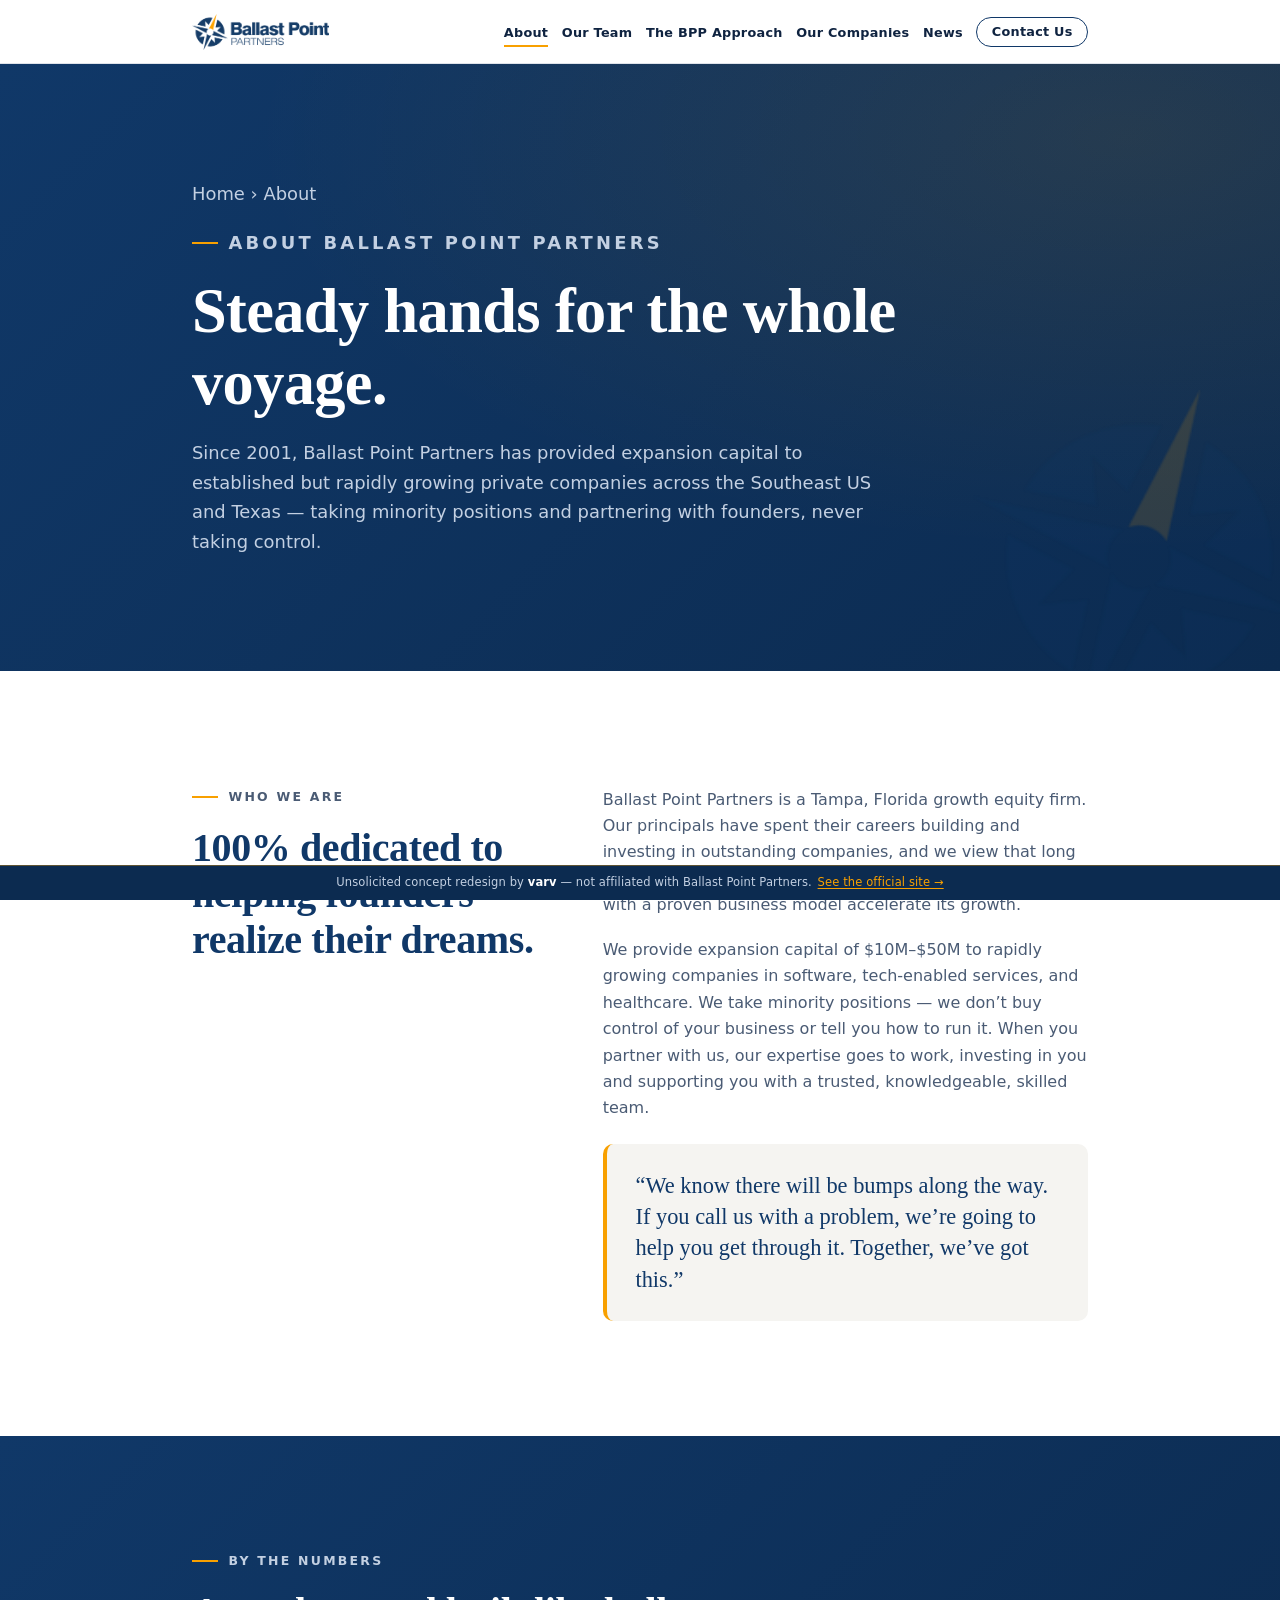
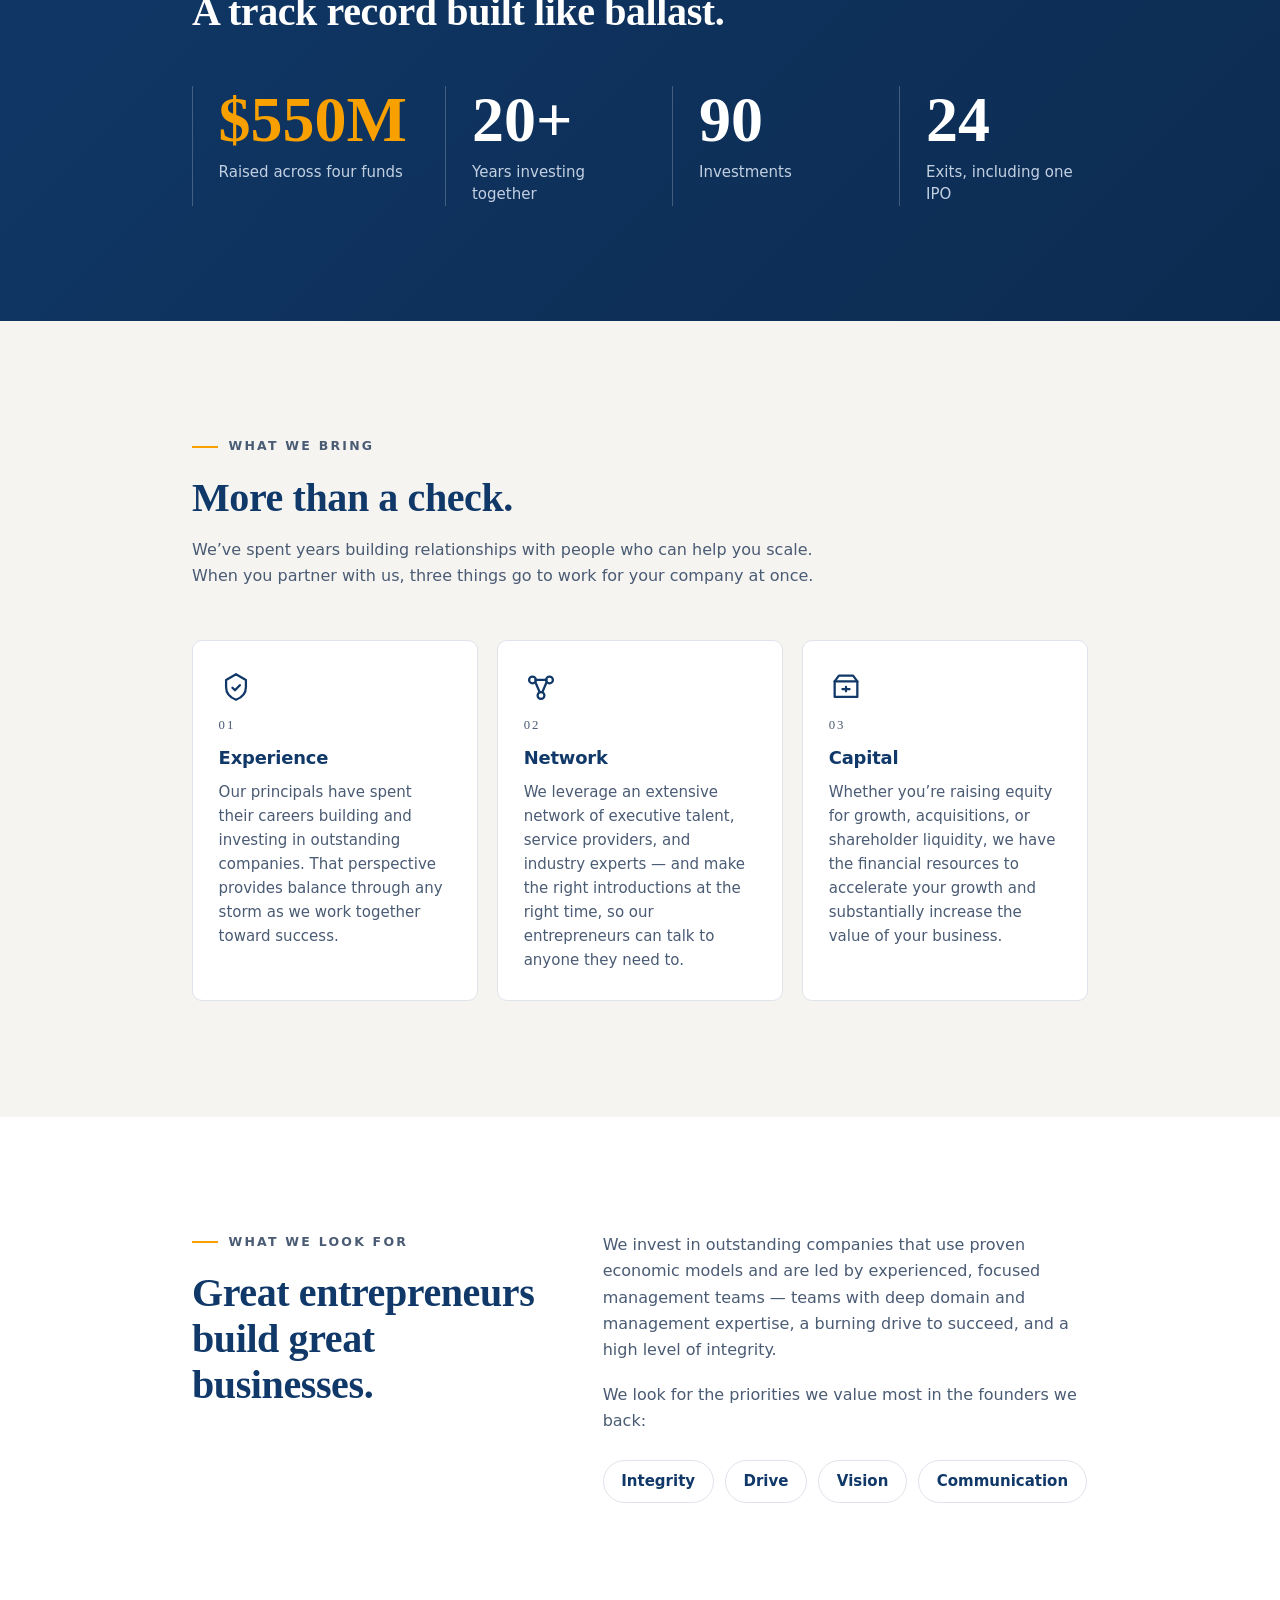
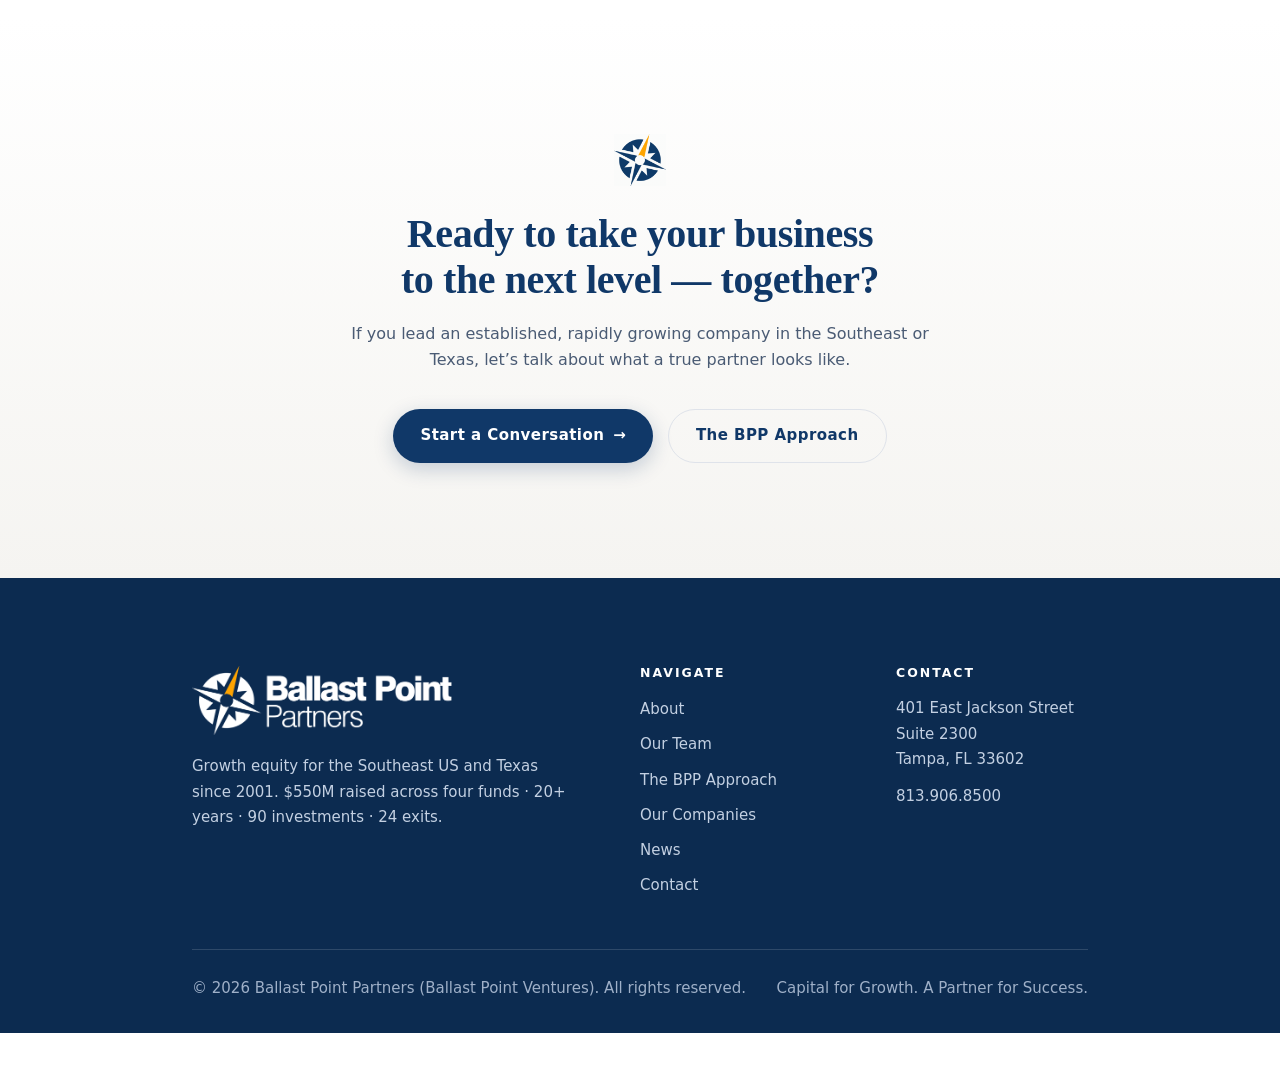
==== about.html @ 9847757d "Ballast Point Partners — full site go-live (home + 6 siblings) CP2-approved home preserved; About, O" ====
<!DOCTYPE html>
<html lang="en">
<head>
<meta charset="UTF-8">
<meta name="viewport" content="width=device-width, initial-scale=1.0">
<meta name="robots" content="noindex,nofollow,noarchive">
<title>About — Ballast Point Partners | Growth equity in Tampa since 2001</title>
<meta name="description" content="About Ballast Point Partners: a Tampa, Florida growth equity firm founded in 2001. We provide $10M–$50M of expansion capital to rapidly growing software, tech-enabled services, and healthcare companies across the Southeast US and Texas — as minority partners, not controlling owners.">
<meta property="og:type" content="website">
<meta property="og:site_name" content="Ballast Point Partners">
<meta property="og:title" content="About — Ballast Point Partners">
<meta property="og:description" content="Growth equity in Tampa since 2001. Experience, network, and capital — for founders, as partners.">
<meta property="og:url" content="https://ballastpointpartners.com/about/">
<meta property="og:image" content="assets/brand/bpp-logo-2026.png">
<meta name="twitter:card" content="summary_large_image">
<link rel="icon" type="image/png" href="assets/brand/bpp-mark.png">
<link rel="stylesheet" href="assets/css/site.css">
<script>
(function(){var s=/[?&]static=1(?:&|$)/.test(location.search),r=false;try{r=matchMedia('(prefers-reduced-motion: reduce)').matches;}catch(e){}document.documentElement.classList.add(s||r?'static':'anim');})();
</script>
<style>
.about-lead{display:grid;grid-template-columns:5fr 7fr;gap:clamp(2.5rem,5vw,5rem);align-items:start}
@media (max-width:960px){.about-lead{grid-template-columns:1fr}}
.storm{border-left:4px solid var(--gold);background:var(--paper-warm);border-radius:var(--radius);padding:1.6rem 1.8rem;margin-top:1.4rem}
.storm p{font-family:var(--serif);font-size:clamp(1.15rem,1.8vw,1.4rem);line-height:1.4;color:var(--navy);margin:0;max-width:46ch}
.stat-band{display:grid;grid-template-columns:repeat(4,1fr);gap:clamp(1.4rem,3vw,2.5rem)}
.stat-band .s{border-left:1px solid rgba(255,255,255,.22);padding-left:clamp(1rem,2vw,1.6rem)}
.stat-band .s .num{font-family:var(--serif);font-size:var(--stat);font-weight:600;line-height:1.05;color:#fff;display:block;font-variant-numeric:tabular-nums}
.stat-band .s.gold .num{color:var(--gold)}
.stat-band .s .lbl{display:block;margin-top:.55rem;font-size:var(--small);color:var(--muted-on-navy);line-height:1.45}
@media (max-width:900px){.stat-band{grid-template-columns:repeat(2,1fr);row-gap:2rem}}
@media (max-width:420px){.stat-band .s .num{font-size:2.1rem}}
.values{display:flex;flex-wrap:wrap;gap:.7rem;margin-top:1.6rem}
.values span{border:1px solid var(--hairline);background:#fff;border-radius:999px;padding:.5rem 1.1rem;font-size:var(--small);font-weight:600;color:var(--navy)}
</style>
</head>
<body>
<a class="skip-link" href="#main">Skip to content</a>

<header class="site-header">
  <div class="nav-wrap">
    <a class="brand" href="index.html" aria-label="Ballast Point Partners home">
      <img src="assets/brand/bpp-logo-2026.png" alt="Ballast Point Partners — mariner's compass logo" width="2560" height="674">
    </a>
    <input type="checkbox" id="nav-t" class="nav-toggle-box" aria-hidden="true">
    <label for="nav-t" class="nav-toggle" aria-label="Toggle navigation menu"><span></span><span></span><span></span></label>
    <nav aria-label="Primary">
      <ul class="nav-links">
        <li><a class="active" href="about.html">About</a></li>
        <li><a href="team.html">Our Team</a></li>
        <li><a href="approach.html">The BPP Approach</a></li>
        <li><a href="companies.html">Our Companies</a></li>
        <li><a href="news.html">News</a></li>
        <li><a class="nav-cta" href="contact.html">Contact Us</a></li>
      </ul>
    </nav>
  </div>
</header>

<main id="main">

<section class="page-hero" aria-labelledby="ph">
  <img class="compass-corner" src="assets/brand/bpp-mark.png" alt="" aria-hidden="true">
  <div class="ph-inner">
    <p class="crumb"><a href="index.html">Home</a> &rsaquo; About</p>
    <p class="eyebrow">About Ballast Point Partners</p>
    <h1 id="ph">Steady hands for the whole voyage.</h1>
    <p>Since 2001, Ballast Point Partners has provided expansion capital to established but rapidly growing private companies across the Southeast US and Texas — taking minority positions and partnering with founders, never taking control.</p>
  </div>
</section>

<section aria-labelledby="story-h">
  <div class="about-lead">
    <div class="reveal">
      <p class="eyebrow">Who We Are</p>
      <h2 id="story-h" style="margin-bottom:1.2rem">100% dedicated to helping founders realize their dreams.</h2>
    </div>
    <div class="prose reveal reveal-d1">
      <p>Ballast Point Partners is a Tampa, Florida growth equity firm. Our principals have spent their careers building and investing in outstanding companies, and we view that long industry experience as the means for helping a company with a proven business model accelerate its growth.</p>
      <p>We provide expansion capital of $10M&ndash;$50M to rapidly growing companies in software, tech-enabled services, and healthcare. We take minority positions &mdash; we don&rsquo;t buy control of your business or tell you how to run it. When you partner with us, our expertise goes to work, investing in you and supporting you with a trusted, knowledgeable, skilled team.</p>
      <div class="storm">
        <p>&ldquo;We know there will be bumps along the way. If you call us with a problem, we&rsquo;re going to help you get through it. Together, we&rsquo;ve got this.&rdquo;</p>
      </div>
    </div>
  </div>
</section>

<!-- PROOF -->
<section class="on-navy" aria-labelledby="proof-h" style="background:linear-gradient(135deg,var(--navy) 0%,var(--navy-deep) 100%)">
  <div class="section-head reveal" style="max-width:none">
    <p class="eyebrow">By the numbers</p>
    <h2 id="proof-h">A track record built like ballast.</h2>
  </div>
  <div class="stat-band">
    <div class="s gold reveal"><span class="num"><span class="count" data-count="550" data-prefix="$" data-suffix="M">$550M</span></span><span class="lbl">Raised across four funds</span></div>
    <div class="s reveal reveal-d1"><span class="num"><span class="count" data-count="20" data-suffix="+">20+</span></span><span class="lbl">Years investing together</span></div>
    <div class="s reveal reveal-d2"><span class="num"><span class="count" data-count="90">90</span></span><span class="lbl">Investments</span></div>
    <div class="s reveal reveal-d3"><span class="num"><span class="count" data-count="24">24</span></span><span class="lbl">Exits, including one IPO</span></div>
  </div>
</section>

<!-- WHAT WE BRING -->
<section class="alt" aria-labelledby="bring-h">
  <div class="section-head reveal">
    <p class="eyebrow">What We Bring</p>
    <h2 id="bring-h">More than a check.</h2>
    <p class="lede">We&rsquo;ve spent years building relationships with people who can help you scale. When you partner with us, three things go to work for your company at once.</p>
  </div>
  <div class="val-grid">
    <article class="val reveal">
      <svg viewBox="0 0 24 24" stroke-width="1.6" stroke-linecap="round" stroke-linejoin="round"><path d="M12 3l7 4v5c0 4.5-3 7.5-7 9-4-1.5-7-4.5-7-9V7l7-4z"/><path d="M9.5 12.5l1.8 1.8 3.4-3.6"/></svg>
      <span class="v-num">01</span>
      <h3>Experience</h3>
      <p>Our principals have spent their careers building and investing in outstanding companies. That perspective provides balance through any storm as we work together toward success.</p>
    </article>
    <article class="val reveal reveal-d1">
      <svg viewBox="0 0 24 24" stroke-width="1.6" stroke-linecap="round" stroke-linejoin="round"><circle cx="6" cy="7" r="2.4"/><circle cx="18" cy="7" r="2.4"/><circle cx="12" cy="18" r="2.4"/><path d="M8 8.5l3 7M16 8.5l-3 7M8 7h8"/></svg>
      <span class="v-num">02</span>
      <h3>Network</h3>
      <p>We leverage an extensive network of executive talent, service providers, and industry experts &mdash; and make the right introductions at the right time, so our entrepreneurs can talk to anyone they need to.</p>
    </article>
    <article class="val reveal reveal-d2">
      <svg viewBox="0 0 24 24" stroke-width="1.6" stroke-linecap="round" stroke-linejoin="round"><path d="M4 8h16v11H4z"/><path d="M4 8l3-4h10l3 4M12 12v3M9.5 13.5h5"/></svg>
      <span class="v-num">03</span>
      <h3>Capital</h3>
      <p>Whether you&rsquo;re raising equity for growth, acquisitions, or shareholder liquidity, we have the financial resources to accelerate your growth and substantially increase the value of your business.</p>
    </article>
  </div>
</section>

<!-- WHAT WE LOOK FOR -->
<section aria-labelledby="look-h">
  <div class="about-lead">
    <div class="reveal">
      <p class="eyebrow">What We Look For</p>
      <h2 id="look-h" style="margin-bottom:1rem">Great entrepreneurs build great businesses.</h2>
    </div>
    <div class="prose reveal reveal-d1">
      <p>We invest in outstanding companies that use proven economic models and are led by experienced, focused management teams &mdash; teams with deep domain and management expertise, a burning drive to succeed, and a high level of integrity.</p>
      <p>We look for the priorities we value most in the founders we back:</p>
      <div class="values">
        <span>Integrity</span><span>Drive</span><span>Vision</span><span>Communication</span>
      </div>
    </div>
  </div>
</section>

<!-- CTA -->
<section class="cta" aria-labelledby="cta-h">
  <img class="mark" src="assets/brand/bpp-mark.png" alt="" aria-hidden="true" width="192" height="192">
  <div class="reveal">
    <h2 id="cta-h">Ready to take your business to the next level &mdash; together?</h2>
    <p class="lede">If you lead an established, rapidly growing company in the Southeast or Texas, let&rsquo;s talk about what a true partner looks like.</p>
    <div class="cta-row">
      <a class="btn btn-primary" href="contact.html">Start a Conversation <span class="arr" aria-hidden="true">&rarr;</span></a>
      <a class="btn btn-ghost" href="approach.html">The BPP Approach</a>
    </div>
  </div>
</section>

</main>

<footer class="site-footer">
  <div class="footer-grid">
    <div>
      <img class="f-logo" src="assets/brand/bpp-white.png" alt="Ballast Point Partners" width="1200" height="319">
      <p>Growth equity for the Southeast US and Texas since 2001. $550M raised across four funds &middot; 20+ years &middot; 90 investments &middot; 24 exits.</p>
    </div>
    <div>
      <h3>Navigate</h3>
      <ul>
        <li><a href="about.html">About</a></li>
        <li><a href="team.html">Our Team</a></li>
        <li><a href="approach.html">The BPP Approach</a></li>
        <li><a href="companies.html">Our Companies</a></li>
        <li><a href="news.html">News</a></li>
        <li><a href="contact.html">Contact</a></li>
      </ul>
    </div>
    <div>
      <h3>Contact</h3>
      <address>
        <p>401 East Jackson Street<br>Suite 2300<br>Tampa, FL 33602</p>
        <p style="margin-top:.7rem"><a href="tel:+18139068500">813.906.8500</a></p>
      </address>
    </div>
  </div>
  <div class="footer-bottom">
    <p>&copy; 2026 Ballast Point Partners (Ballast Point Ventures). All rights reserved.</p>
    <p>Capital for Growth. A Partner for Success.</p>
  </div>
</footer>

<div id="varv-disclaimer" role="note">
  <span>Unsolicited concept redesign by <b>varv</b> &mdash; not affiliated with Ballast Point Partners.</span>
  <a href="https://ballastpointpartners.com/" target="_blank" rel="noopener">See the official site &rarr;</a>
</div>

<div id="varv-popup" role="dialog" aria-label="A note from varv" aria-live="polite">
  <button type="button" class="vp-close" aria-label="Dismiss">&times;</button>
  <div class="vp-inner">
    <div class="vp-media"><img src="assets/brand/popup-poster.svg" alt="" aria-hidden="true" width="320" height="200"></div>
    <p class="vp-tag">Don&rsquo;t take our word for it &mdash; ask your AI which site wins you business.</p>
    <div class="vp-ai">
      <a id="vp-chatgpt" href="#" target="_blank" rel="noopener"><span class="vp-dot" style="background:#10a37f"></span> Ask ChatGPT</a>
      <a id="vp-claude" href="#" target="_blank" rel="noopener"><span class="vp-dot" style="background:#d97757"></span> Ask Claude</a>
      <a id="vp-perplexity" href="#" target="_blank" rel="noopener"><span class="vp-dot" style="background:#20b8cd"></span> Ask Perplexity</a>
    </div>
    <a class="vp-book" href="https://varv.ai/cal" target="_blank" rel="noopener">Book 15 min &rarr;</a>
  </div>
</div>

<script src="assets/js/site.js"></script>
<script src="assets/js/varv-popup.js"></script>
</body>
</html>
---- assets/css/site.css ----
/* ============================================================================
   Ballast Point Partners — shared site stylesheet
   Design system extracted verbatim from the CP2-approved home storyboard.
   Home keeps its section CSS inline; every page links this file for the
   shared tokens, nav, footer, buttons, reveal system and interior components.
   ============================================================================ */

/* ============ TOKENS ============ */
:root{
  --navy:#103868;
  --navy-deep:#0c2b50;
  --ink:#0f2340;
  --gold:#f8a000;
  --paper:#ffffff;
  --paper-warm:#f5f4f1;
  --hairline:#dfe3ea;
  --muted:#4a5b74;
  --muted-on-navy:#c3d0e2;
  --faint-on-navy:#9fb0c8;

  --h1:clamp(2.35rem,5.4vw,3.9rem);
  --h2:clamp(1.7rem,3.2vw,2.5rem);
  --h3:clamp(1.2rem,1.9vw,1.5rem);
  --h4:clamp(1.05rem,1.4vw,1.2rem);
  --h5:1rem;
  --h6:.85rem;
  --p:clamp(1rem,1.1vw,1.125rem);
  --small:.9375rem;
  --eyebrow:.78rem;
  --stat:clamp(2.6rem,5vw,4.1rem);

  --serif:Georgia,'Iowan Old Style','Times New Roman',Times,serif;
  --sans:-apple-system,BlinkMacSystemFont,'Helvetica Neue',system-ui,Segoe UI,Arial,sans-serif;

  --gutter:clamp(20px,15vw,200px);
  --sec-pad:clamp(72px,9vw,128px);

  --radius:10px;
  --shadow:0 10px 34px rgba(16,56,104,.10);
  --ease:cubic-bezier(.22,.61,.2,1);
}

/* ============ RESET / BASE ============ */
*,*::before,*::after{box-sizing:border-box;margin:0;padding:0}
html{scroll-behavior:smooth}
html.static{scroll-behavior:auto}
body{
  font-family:var(--sans);
  font-size:var(--p);
  line-height:1.65;
  color:var(--ink);
  background:var(--paper);
  -webkit-font-smoothing:antialiased;
  overflow-x:hidden;
}
img{max-width:100%;height:auto;display:block}
a{color:var(--navy);text-decoration:none}
ul{list-style:none}
h1,h2,h3{font-family:var(--serif);font-weight:600;line-height:1.15;color:var(--navy);letter-spacing:-.01em}
h1{font-size:var(--h1)}
h2{font-size:var(--h2)}
h3{font-size:var(--h3)}
h4{font-size:var(--h4);font-family:var(--sans);font-weight:600}
section{padding:var(--sec-pad) var(--gutter)}
.eyebrow{
  font-size:var(--eyebrow);letter-spacing:.18em;text-transform:uppercase;
  font-weight:600;color:var(--muted);display:flex;align-items:center;
  gap:.65rem;margin-bottom:1.1rem;
}
.eyebrow::before{content:"";width:26px;height:2px;background:var(--gold);flex:none}
.on-navy .eyebrow{color:var(--muted-on-navy)}
.lede{color:var(--muted);max-width:62ch}
.skip-link{position:absolute;left:-9999px;top:0;background:var(--navy);color:#fff;padding:.6rem 1rem;z-index:1000}
.skip-link:focus{left:12px;top:12px}

/* ============ NAV ============ */
.site-header{
  position:sticky;top:0;z-index:900;
  background:rgba(255,255,255,.94);
  backdrop-filter:saturate(160%) blur(10px);
  -webkit-backdrop-filter:saturate(160%) blur(10px);
  border-bottom:1px solid var(--hairline);
}
.nav-wrap{display:flex;align-items:center;justify-content:space-between;padding:.85rem var(--gutter);gap:1.5rem}
.brand{display:flex;align-items:center;flex:none}
.brand img{height:44px;width:auto}
.nav-links{display:flex;align-items:center;gap:clamp(.9rem,1.8vw,1.7rem)}
.nav-links a{
  font-size:var(--small);font-weight:600;color:var(--ink);
  letter-spacing:.02em;padding:.35rem 0;position:relative;white-space:nowrap;
}
.nav-links a::after{
  content:"";position:absolute;left:0;bottom:-2px;width:100%;height:2px;
  background:var(--gold);transform:scaleX(0);transform-origin:left;
  transition:transform .28s var(--ease);
}
.nav-links a:hover::after,.nav-links a:focus-visible::after,.nav-links a.active::after{transform:scaleX(1)}
.nav-cta{
  border:1.5px solid var(--navy);border-radius:999px;
  padding:.45rem 1.15rem !important;color:var(--navy);
  transition:background .25s var(--ease),color .25s var(--ease);
}
.nav-cta::after{display:none}
.nav-cta:hover,.nav-cta:focus-visible{background:var(--navy);color:#fff}
.nav-toggle-box{display:none}
.nav-toggle{display:none;cursor:pointer;flex:none;padding:.4rem;border-radius:6px}
.nav-toggle span{display:block;width:24px;height:2px;background:var(--navy);margin:5px 0;transition:transform .25s var(--ease),opacity .25s var(--ease)}
@media (min-width:1024px) and (max-width:1280px){
  .brand img{height:36px}
  .nav-links{gap:.85rem}
  .nav-links a{font-size:.8rem}
  .nav-cta{padding:.4rem .9rem !important}
}
@media (max-width:1023px){
  .brand img{height:36px}
  .nav-toggle{display:block}
  .nav-links{
    position:absolute;top:100%;left:0;right:0;
    flex-direction:column;align-items:flex-start;gap:0;
    background:#fff;border-bottom:1px solid var(--hairline);
    padding:.4rem var(--gutter) 1rem;display:none;
  }
  .nav-links a{padding:.7rem 0;width:100%;border-bottom:1px solid var(--hairline)}
  .nav-links a:last-child{border-bottom:none}
  .nav-cta{border:none;padding:.7rem 0 !important;color:var(--navy)}
  .nav-cta:hover{background:transparent;color:var(--navy)}
  .nav-toggle-box:checked ~ nav .nav-links{display:flex}
  .nav-toggle-box:checked ~ .nav-toggle span:nth-child(1){transform:translateY(7px) rotate(45deg)}
  .nav-toggle-box:checked ~ .nav-toggle span:nth-child(2){opacity:0}
  .nav-toggle-box:checked ~ .nav-toggle span:nth-child(3){transform:translateY(-7px) rotate(-45deg)}
}

/* ============ BUTTONS ============ */
.btn{
  display:inline-flex;align-items:center;gap:.55rem;
  font-weight:600;font-size:var(--small);letter-spacing:.03em;
  border-radius:999px;padding:.85rem 1.7rem;
  transition:transform .25s var(--ease),box-shadow .25s var(--ease),background .25s var(--ease),color .25s var(--ease);
}
.btn-primary{background:var(--navy);color:#fff;box-shadow:0 6px 20px rgba(16,56,104,.22)}
.btn-primary:hover,.btn-primary:focus-visible{background:var(--navy-deep);transform:translateY(-2px);box-shadow:0 10px 26px rgba(16,56,104,.3)}
.btn-ghost{border:1.5px solid var(--hairline);color:var(--navy)}
.btn-ghost:hover,.btn-ghost:focus-visible{border-color:var(--navy);transform:translateY(-2px)}
.btn-light{border:1.5px solid rgba(255,255,255,.55);color:#fff}
.btn-light:hover,.btn-light:focus-visible{background:#fff;color:var(--navy);transform:translateY(-2px)}
.btn .arr{transition:transform .25s var(--ease)}
.btn:hover .arr{transform:translateX(4px)}

/* ============ INTERIOR PAGE HERO ============ */
.page-hero{
  position:relative;overflow:hidden;
  background:linear-gradient(135deg,var(--navy) 0%,var(--navy-deep) 100%);
  color:#fff;padding-top:clamp(72px,9vw,120px);padding-bottom:clamp(72px,9vw,120px);
}
.page-hero::before{
  content:"";position:absolute;inset:0;
  background:radial-gradient(ellipse at 88% 12%,rgba(248,160,0,.10),transparent 55%);
  pointer-events:none;
}
.page-hero .ph-inner{position:relative;z-index:2;max-width:820px}
.page-hero .eyebrow{color:var(--muted-on-navy)}
.page-hero h1{color:#fff;margin:0 0 1.2rem}
.page-hero p{color:var(--muted-on-navy);font-size:clamp(1.05rem,1.4vw,1.25rem);max-width:60ch}
.page-hero .compass-corner{
  position:absolute;right:clamp(-40px,-2vw,-10px);bottom:clamp(-60px,-4vw,-30px);
  width:clamp(200px,26vw,360px);height:auto;opacity:.14;z-index:1;pointer-events:none;
}
@media (max-width:640px){.page-hero .compass-corner{opacity:.10;width:200px}}

/* Breadcrumb-ish page meta row */
.crumb{font-size:var(--small);color:var(--faint-on-navy);margin-bottom:1.2rem;position:relative;z-index:2}
.crumb a{color:var(--muted-on-navy)}
.crumb a:hover{color:#fff}

/* ============ GENERIC SECTION HEAD + PROSE ============ */
.section-head{max-width:660px;margin-bottom:clamp(2rem,4vw,3.2rem)}
.section-head h2{margin-bottom:1rem}
.prose p{color:var(--muted);margin-bottom:1.15rem;max-width:66ch}
.prose p:last-child{margin-bottom:0}
.prose .big-quote{
  font-family:var(--serif);font-size:clamp(1.5rem,2.6vw,2.1rem);
  line-height:1.3;color:var(--navy);margin:0 0 1.3rem;max-width:22ch;
}
.alt{background:var(--paper-warm)}
.on-navy{background:var(--navy);color:#fff}
.on-navy h2,.on-navy h3{color:#fff}
.on-navy .lede,.on-navy p{color:var(--muted-on-navy)}

/* value cards (approach / about) */
.val-grid{display:grid;grid-template-columns:repeat(3,1fr);gap:1.2rem}
.val{
  background:#fff;border:1px solid var(--hairline);border-radius:var(--radius);
  padding:1.8rem 1.6rem;display:flex;flex-direction:column;gap:.7rem;
  transition:transform .3s var(--ease),box-shadow .3s var(--ease);position:relative;overflow:hidden;
}
.val::before{content:"";position:absolute;top:0;left:0;width:100%;height:3px;background:var(--gold);transform:scaleX(0);transform-origin:left;transition:transform .35s var(--ease)}
.val:hover{transform:translateY(-4px);box-shadow:var(--shadow)}
.val:hover::before{transform:scaleX(1)}
.val .v-num{font-family:var(--serif);font-size:.8rem;color:var(--muted);letter-spacing:.15em}
.val h3{font-size:var(--h4);font-family:var(--sans);font-weight:700;color:var(--navy)}
.val p{font-size:var(--small);color:var(--muted);line-height:1.6}
.val svg{width:34px;height:34px;stroke:var(--navy);fill:none;flex:none}
@media (max-width:860px){.val-grid{grid-template-columns:1fr}}

/* ============ TEAM PEOPLE GRID ============ */
.people{display:grid;grid-template-columns:repeat(3,1fr);gap:clamp(1.4rem,2.6vw,2rem)}
.person{
  background:#fff;border:1px solid var(--hairline);border-radius:var(--radius);
  overflow:hidden;display:flex;flex-direction:column;
  transition:transform .3s var(--ease),box-shadow .3s var(--ease),border-color .3s var(--ease);
}
.person:hover{transform:translateY(-5px);box-shadow:var(--shadow);border-color:transparent}
.person .photo{
  display:block;position:relative;aspect-ratio:1/1;overflow:hidden;background:var(--paper-warm);
}
.person .photo img{
  width:100%;height:100%;object-fit:cover;object-position:center top;
  filter:grayscale(.15);transition:filter .4s var(--ease),transform .5s var(--ease);
}
.person:hover .photo img{filter:grayscale(0);transform:scale(1.03)}
.person .photo .li{
  position:absolute;right:10px;bottom:10px;width:30px;height:30px;border-radius:6px;
  display:flex;align-items:center;justify-content:center;
  background:rgba(16,56,104,.92);opacity:0;transform:translateY(6px);
  transition:opacity .3s var(--ease),transform .3s var(--ease);
}
.person .photo:hover .li,.person .photo:focus-visible .li{opacity:1;transform:none}
.person .photo .li svg{width:15px;height:15px;fill:#fff}
.person .p-body{padding:1.15rem 1.25rem 1.4rem}
.person .p-name{font-family:var(--serif);font-size:var(--h4);color:var(--navy);font-weight:600;line-height:1.2}
.person .p-role{font-size:var(--small);color:var(--gold);font-weight:600;letter-spacing:.02em;margin:.15rem 0 .7rem}
.person .p-bio{font-size:.9rem;color:var(--muted);line-height:1.55}
.person .p-edu{font-size:.82rem;color:var(--muted);margin-top:.7rem;padding-top:.7rem;border-top:1px solid var(--hairline)}
@media (max-width:860px){.people{grid-template-columns:repeat(2,1fr)}}
@media (max-width:520px){.people{grid-template-columns:1fr}}

/* ============ COMPANY / LOGO WALL ============ */
.co-group{margin-bottom:clamp(2.4rem,4vw,3.4rem)}
.co-group h3{font-family:var(--sans);font-weight:700;font-size:var(--h4);color:var(--navy);margin-bottom:.4rem;display:flex;align-items:center;gap:.6rem}
.co-group h3 .ct{font-family:var(--serif);color:var(--muted);font-weight:600;font-size:.9rem}
.co-group .g-note{font-size:var(--small);color:var(--muted);margin-bottom:1.4rem;max-width:60ch}
.co-wall{display:grid;grid-template-columns:repeat(auto-fill,minmax(190px,1fr));gap:.9rem}
.co{
  display:flex;align-items:center;justify-content:space-between;gap:.8rem;
  background:#fff;border:1px solid var(--hairline);border-radius:var(--radius);
  padding:1rem 1.15rem;color:var(--ink);
  transition:transform .25s var(--ease),box-shadow .25s var(--ease),border-color .25s var(--ease);
}
.co:hover{transform:translateY(-3px);box-shadow:var(--shadow);border-color:var(--navy)}
.co .c-name{font-weight:700;font-size:var(--small);color:var(--navy)}
.co .c-sec{display:block;font-size:.76rem;color:var(--muted);font-weight:500;margin-top:.12rem;letter-spacing:.01em}
.co .c-go{color:var(--gold);flex:none;transition:transform .25s var(--ease)}
.co:hover .c-go{transform:translateX(3px)}
.co.exited{background:var(--paper-warm)}
.co.exited .c-out{display:block;font-size:.76rem;color:var(--muted);margin-top:.12rem}
.co.exited .c-out b{color:var(--navy);font-weight:700}

/* ============ NEWS LIST ============ */
.news-list{display:grid;gap:1rem;max-width:1000px}
.news-item{
  display:block;background:#fff;border:1px solid var(--hairline);border-radius:var(--radius);
  padding:1.5rem 1.7rem;transition:transform .25s var(--ease),box-shadow .25s var(--ease),border-color .25s var(--ease);
}
.news-item:hover{transform:translateY(-3px);box-shadow:var(--shadow);border-color:var(--navy)}
.news-item .n-date{font-size:var(--eyebrow);letter-spacing:.12em;text-transform:uppercase;color:var(--gold);font-weight:700}
.news-item .n-title{font-family:var(--serif);font-size:var(--h3);color:var(--navy);margin:.5rem 0 .5rem;line-height:1.25}
.news-item .n-exc{font-size:var(--small);color:var(--muted);line-height:1.55;max-width:80ch}
.news-item .n-more{display:inline-flex;align-items:center;gap:.4rem;margin-top:.9rem;font-size:var(--small);font-weight:600;color:var(--navy)}
.news-item:hover .n-more .arr{transform:translateX(4px)}

/* ============ CONTACT ============ */
.contact-grid{display:grid;grid-template-columns:5fr 4fr;gap:clamp(2.5rem,5vw,5rem);align-items:start}
.contact-card{background:#fff;border:1px solid var(--hairline);border-radius:var(--radius);padding:2rem 1.9rem}
.contact-card h3{font-family:var(--sans);font-weight:700;font-size:var(--h4);color:var(--navy);margin-bottom:1rem}
.contact-row{display:flex;gap:.9rem;align-items:flex-start;margin-bottom:1.3rem}
.contact-row:last-child{margin-bottom:0}
.contact-row svg{width:22px;height:22px;stroke:var(--gold);fill:none;flex:none;margin-top:.15rem}
.contact-row .cr-lbl{font-size:.78rem;letter-spacing:.12em;text-transform:uppercase;color:var(--muted);font-weight:700;margin-bottom:.2rem}
.contact-row a,.contact-row address{font-style:normal;color:var(--ink);font-size:var(--p)}
.contact-row a:hover{color:var(--navy);text-decoration:underline}
.map-wrap{border-radius:var(--radius);overflow:hidden;border:1px solid var(--hairline);aspect-ratio:4/3;background:var(--paper-warm)}
.map-wrap iframe{width:100%;height:100%;border:0;display:block}
@media (max-width:860px){.contact-grid{grid-template-columns:1fr}}

/* ============ CTA STRIP ============ */
.cta{text-align:center;background:linear-gradient(180deg,#fff 0%,var(--paper-warm) 100%)}
.cta .mark{width:52px;height:52px;margin:0 auto 1.6rem}
.cta h2{max-width:24ch;margin:0 auto 1.1rem}
.cta .lede{margin:0 auto 2.2rem}
.cta-row{display:flex;justify-content:center;gap:.9rem;flex-wrap:wrap}

/* ============ FOOTER ============ */
.site-footer{background:var(--navy-deep);color:var(--muted-on-navy);padding:clamp(56px,7vw,88px) var(--gutter) 32px}
.footer-grid{display:grid;grid-template-columns:2fr 1fr 1fr;gap:clamp(2rem,5vw,4.5rem);padding-bottom:2.6rem;border-bottom:1px solid rgba(255,255,255,.14)}
.site-footer img.f-logo{width:min(260px,80%);height:auto;margin-bottom:1.2rem}
.site-footer p{font-size:var(--small);line-height:1.7}
.site-footer h3{font-family:var(--sans);font-size:var(--eyebrow);letter-spacing:.16em;text-transform:uppercase;color:#fff;font-weight:700;margin-bottom:1rem}
.site-footer ul li{margin-bottom:.55rem}
.site-footer a{color:var(--muted-on-navy);font-size:var(--small);transition:color .25s var(--ease)}
.site-footer a:hover,.site-footer a:focus-visible{color:#fff}
.footer-bottom{display:flex;justify-content:space-between;gap:1rem;flex-wrap:wrap;padding-top:1.6rem;font-size:.78rem;color:var(--faint-on-navy)}
address{font-style:normal}
@media (max-width:760px){.footer-grid{grid-template-columns:1fr}}

/* ============ SCROLL REVEAL ============ */
@media (prefers-reduced-motion:no-preference){
  html.anim .reveal{opacity:0;transform:translateY(20px);transition:opacity .7s var(--ease),transform .7s var(--ease)}
  html.anim .reveal.in{opacity:1;transform:none}
  html.anim .reveal-d1.in{transition-delay:.08s}
  html.anim .reveal-d2.in{transition-delay:.16s}
  html.anim .reveal-d3.in{transition-delay:.24s}
  html.anim .reveal-d4.in{transition-delay:.32s}
}
html.static *{animation:none!important;transition:none!important}
html.static .reveal{opacity:1!important;transform:none!important}

/* Focus visibility */
:focus-visible{outline:2px solid var(--gold);outline-offset:3px}

/* ============ CONCEPT-DISCLAIMER STRIP (varv, Category A) ============ */
body{padding-bottom:40px}
#varv-disclaimer{
  position:fixed;left:0;right:0;bottom:0;z-index:2147482000;
  display:flex;justify-content:center;align-items:center;gap:.5em;flex-wrap:wrap;
  padding:9px 16px;font-family:var(--sans);
  font-size:11.5px;line-height:1.35;letter-spacing:.01em;text-align:center;
  background:#0c2b50;color:#c3d0e2;border-top:1px solid rgba(248,160,0,.35);
}
#varv-disclaimer a{color:#f8a000;text-decoration:underline;text-underline-offset:2px}
#varv-disclaimer b{color:#fff;font-weight:600}
@media (max-width:560px){#varv-disclaimer{font-size:10.5px;padding:7px 12px}body{padding-bottom:58px}}

/* ============ VARV POPUP ============ */
#varv-popup{
  position:fixed;right:20px;bottom:52px;z-index:2147483000;
  width:340px;max-width:calc(100vw - 32px);box-sizing:border-box;
  opacity:0;visibility:hidden;pointer-events:none;transform:translateY(14px);
  color:#14151a;background:rgba(252,252,251,.96);
  -webkit-backdrop-filter:saturate(1.1) blur(8px);backdrop-filter:saturate(1.1) blur(8px);
  border:1px solid rgba(20,21,26,.14);border-radius:16px;
  box-shadow:0 18px 50px -12px rgba(15,16,20,.34),0 2px 8px -2px rgba(15,16,20,.18);
  font-family:var(--sans);-webkit-font-smoothing:antialiased;overflow:hidden;
}
#varv-popup.is-open{opacity:1;visibility:visible;pointer-events:auto;transform:translateY(0);transition:opacity .5s ease,transform .5s cubic-bezier(.22,.61,.36,1)}
#varv-popup.varv-static,#varv-popup.varv-static.is-open{transition:none !important}
@media (prefers-reduced-motion:reduce){#varv-popup,#varv-popup.is-open{transition:none !important}}
#varv-popup .vp-inner{padding:14px 14px 16px}
#varv-popup .vp-media{position:relative;margin:0 0 12px;border-radius:11px;overflow:hidden;background:#0c2b50;aspect-ratio:16/10}
#varv-popup .vp-media img{display:block;width:100%;height:100%;object-fit:cover}
#varv-popup .vp-tag{margin:0 2px 12px;font-size:14px;line-height:1.4;font-weight:560;letter-spacing:-.005em;color:inherit}
#varv-popup .vp-ai{display:grid;gap:7px;margin:0 0 11px}
#varv-popup .vp-ai a{display:flex;align-items:center;justify-content:center;gap:8px;text-decoration:none;text-align:center;padding:10px 12px;border-radius:10px;font-size:13px;font-weight:600;letter-spacing:-.005em;color:inherit;background:rgba(20,21,26,.035);border:1px solid rgba(20,21,26,.16);transition:background .15s ease,border-color .15s ease,transform .05s ease}
#varv-popup .vp-ai a:hover{background:rgba(20,21,26,.075);border-color:rgba(20,21,26,.3)}
#varv-popup .vp-ai a:active{transform:translateY(.5px)}
#varv-popup.varv-static .vp-ai a{transition:none}
#varv-popup .vp-ai .vp-dot{width:7px;height:7px;border-radius:50%;flex:none}
#varv-popup .vp-book{display:flex;align-items:center;justify-content:center;gap:6px;text-decoration:none;text-align:center;padding:12px 14px;border-radius:11px;font-size:14px;font-weight:700;letter-spacing:-.01em;color:#fff;background:#103868;border:1px solid #103868;transition:opacity .15s ease,transform .05s ease}
#varv-popup .vp-book:hover{opacity:.9}
#varv-popup .vp-book:active{transform:translateY(.5px)}
#varv-popup.varv-static .vp-book{transition:none}
#varv-popup .vp-close{position:absolute;top:8px;right:8px;z-index:2;width:28px;height:28px;padding:0;display:flex;align-items:center;justify-content:center;border-radius:50%;cursor:pointer;color:#fff;background:rgba(12,13,16,.5);border:0;font-size:15px;line-height:1}
#varv-popup .vp-close:hover{background:rgba(12,13,16,.72)}
#varv-popup a:focus-visible,#varv-popup button:focus-visible{outline:2px solid var(--gold);outline-offset:2px}
@media (max-width:400px){#varv-popup{right:12px;left:12px;bottom:56px;width:auto}}
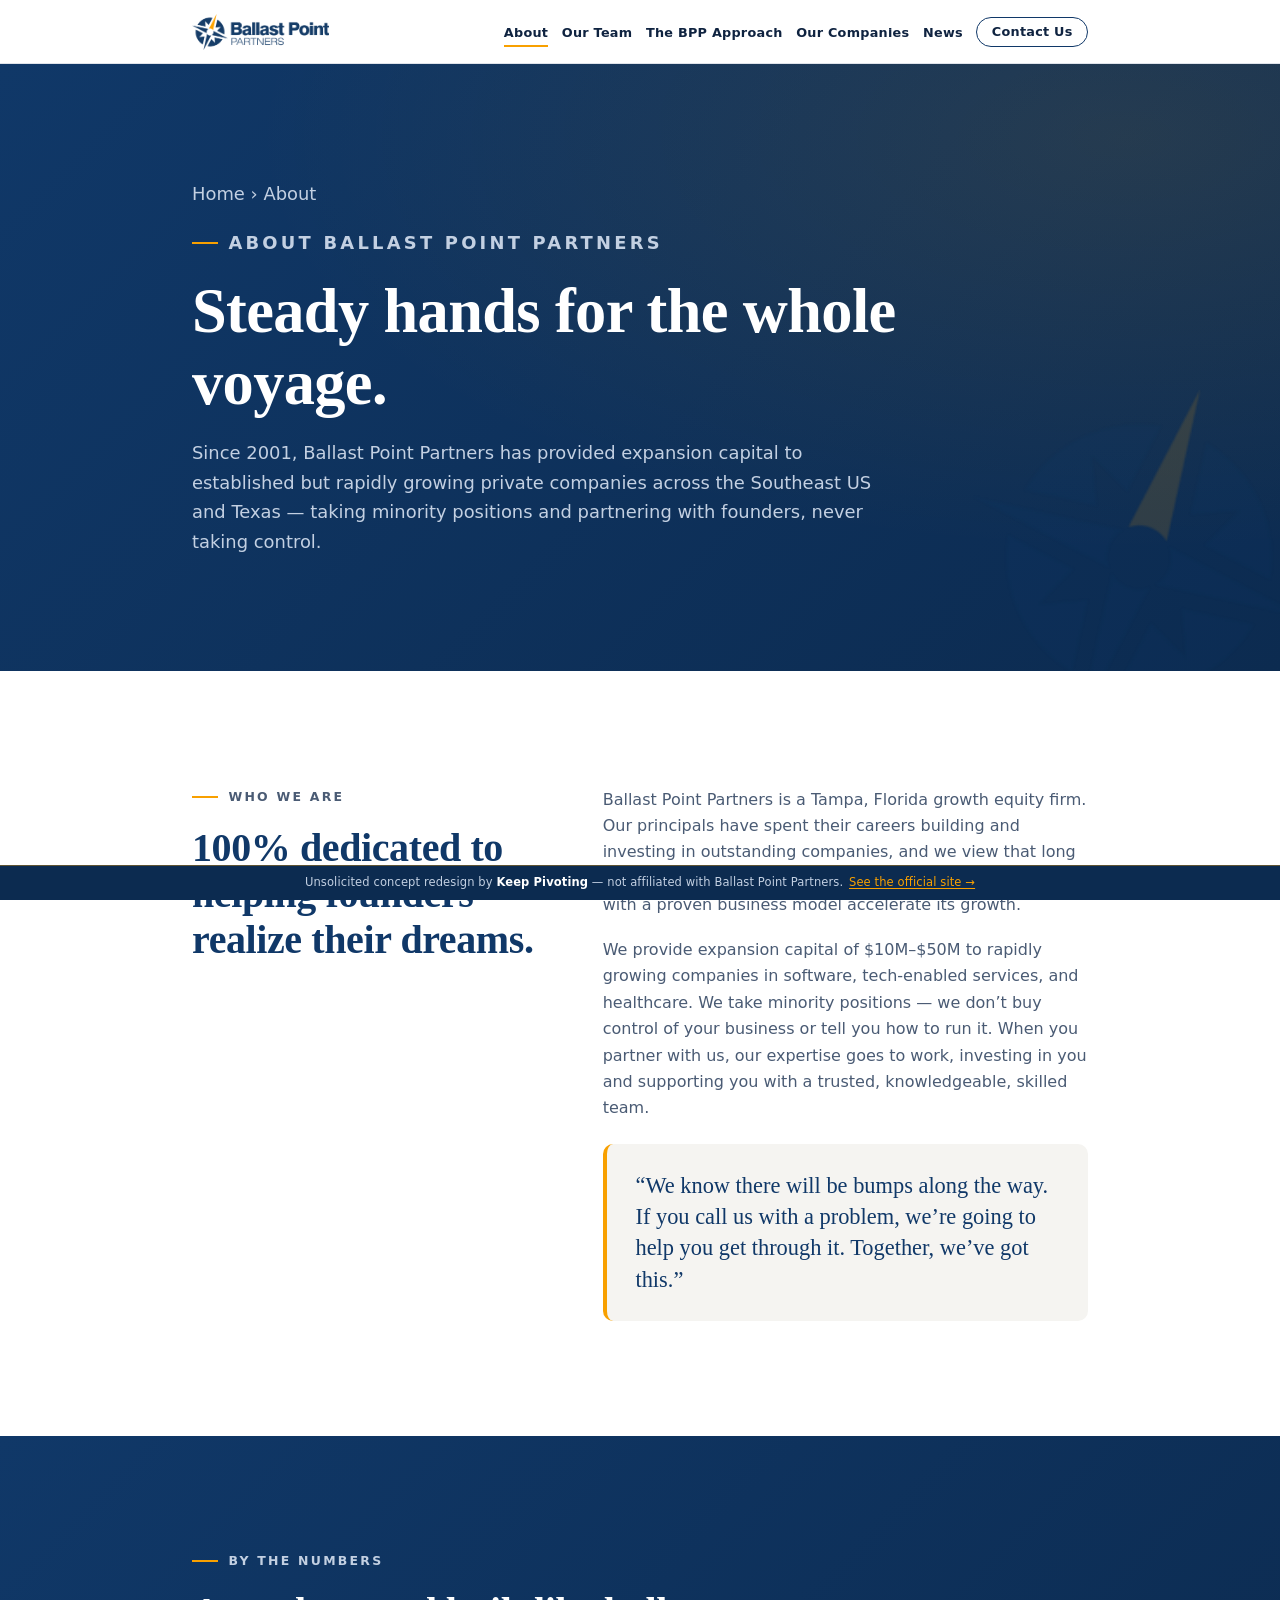
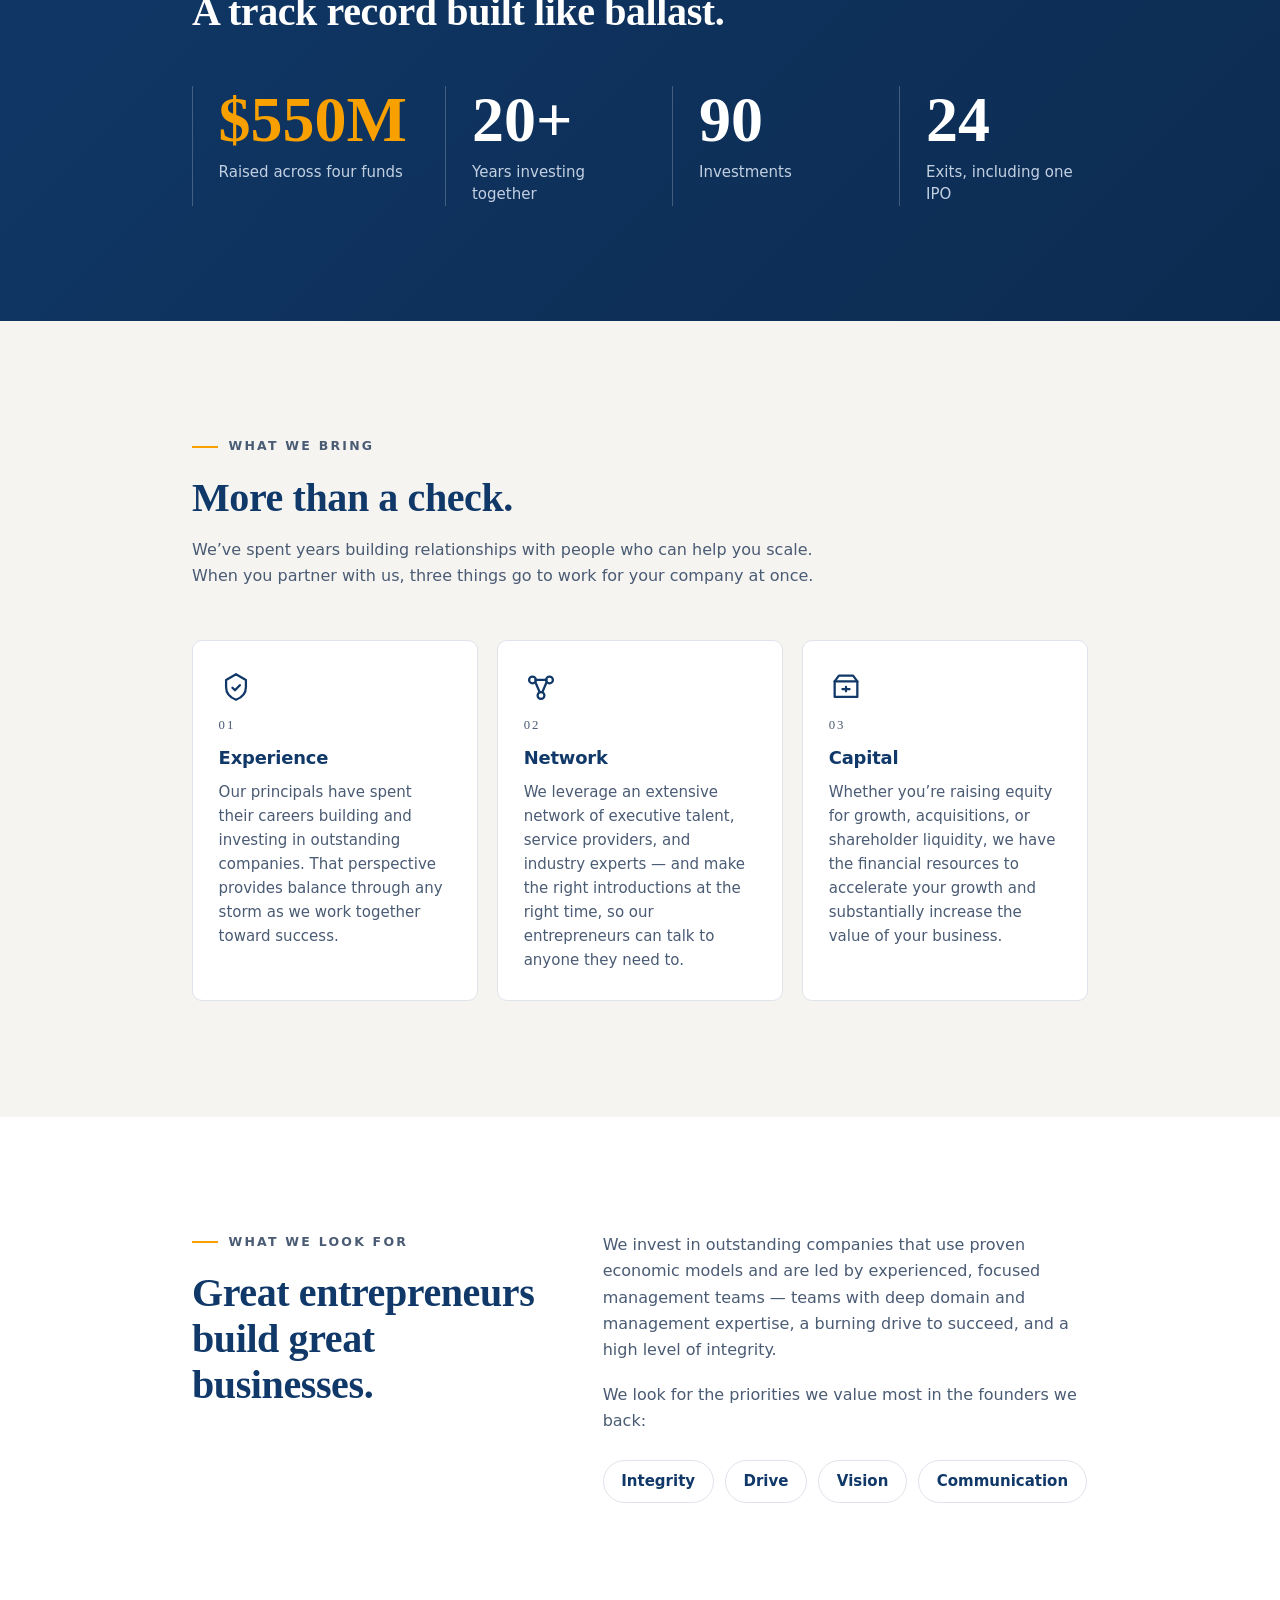
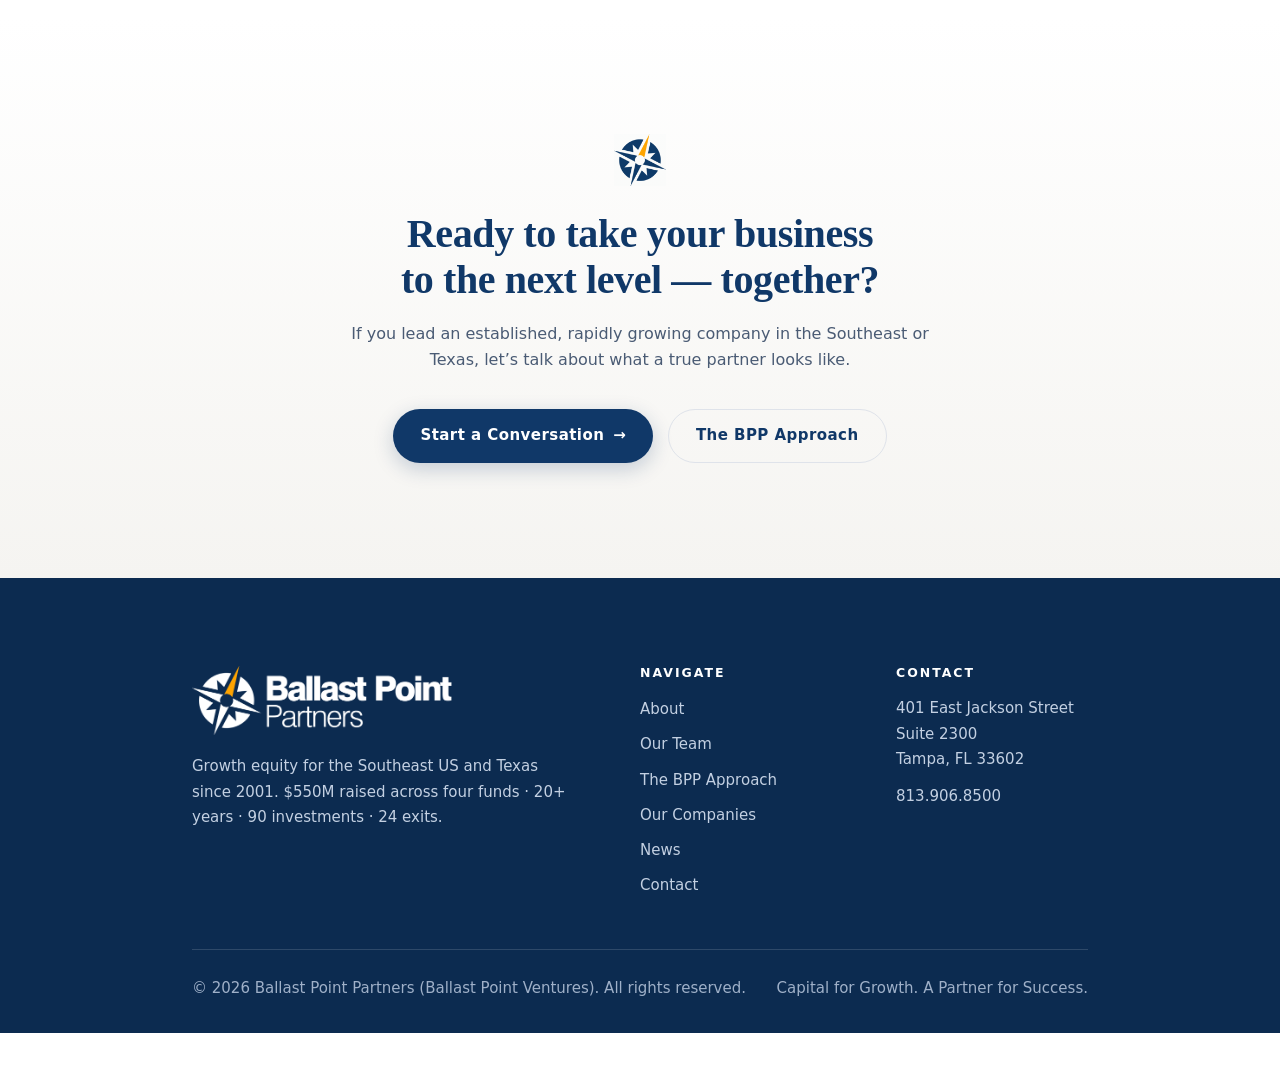
==== commit c5869c77: "Rebrand to Keep Pivoting and point booking CTA at live calendar Co-Authored-By: Claude Fable 5 <nore" ====
--- a/about.html
+++ b/about.html
@@ -192,11 +192,11 @@
 </footer>
 
 <div id="varv-disclaimer" role="note">
-  <span>Unsolicited concept redesign by <b>varv</b> &mdash; not affiliated with Ballast Point Partners.</span>
+  <span>Unsolicited concept redesign by <b>Keep Pivoting</b> &mdash; not affiliated with Ballast Point Partners.</span>
   <a href="https://ballastpointpartners.com/" target="_blank" rel="noopener">See the official site &rarr;</a>
 </div>
 
-<div id="varv-popup" role="dialog" aria-label="A note from varv" aria-live="polite">
+<div id="varv-popup" role="dialog" aria-label="A note from Keep Pivoting" aria-live="polite">
   <button type="button" class="vp-close" aria-label="Dismiss">&times;</button>
   <div class="vp-inner">
     <div class="vp-media"><img src="assets/brand/popup-poster.svg" alt="" aria-hidden="true" width="320" height="200"></div>
@@ -206,7 +206,7 @@
       <a id="vp-claude" href="#" target="_blank" rel="noopener"><span class="vp-dot" style="background:#d97757"></span> Ask Claude</a>
       <a id="vp-perplexity" href="#" target="_blank" rel="noopener"><span class="vp-dot" style="background:#20b8cd"></span> Ask Perplexity</a>
     </div>
-    <a class="vp-book" href="https://varv.ai/cal" target="_blank" rel="noopener">Book 15 min &rarr;</a>
+    <a class="vp-book" href="https://cal.com/keep-pivoting/30min" target="_blank" rel="noopener">Book 15 min &rarr;</a>
   </div>
 </div>
 
--- a/assets/css/site.css
+++ b/assets/css/site.css
@@ -317,7 +317,7 @@
 /* Focus visibility */
 :focus-visible{outline:2px solid var(--gold);outline-offset:3px}
 
-/* ============ CONCEPT-DISCLAIMER STRIP (varv, Category A) ============ */
+/* ============ CONCEPT-DISCLAIMER STRIP (Keep Pivoting, Category A) ============ */
 body{padding-bottom:40px}
 #varv-disclaimer{
   position:fixed;left:0;right:0;bottom:0;z-index:2147482000;
@@ -330,7 +330,7 @@
 #varv-disclaimer b{color:#fff;font-weight:600}
 @media (max-width:560px){#varv-disclaimer{font-size:10.5px;padding:7px 12px}body{padding-bottom:58px}}
 
-/* ============ VARV POPUP ============ */
+/* ============ KEEP PIVOTING POPUP ============ */
 #varv-popup{
   position:fixed;right:20px;bottom:52px;z-index:2147483000;
   width:340px;max-width:calc(100vw - 32px);box-sizing:border-box;
